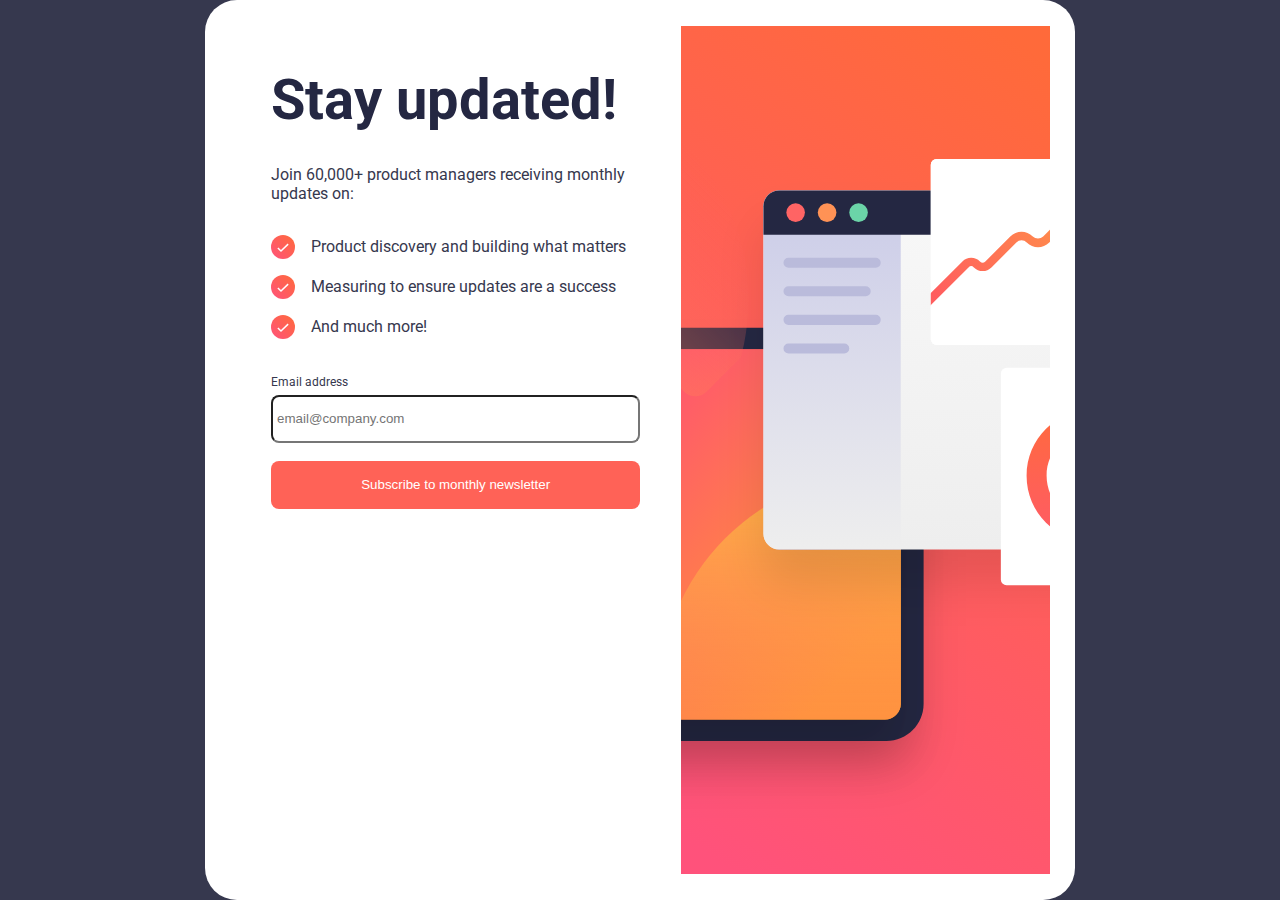
==== index.html @ 93bdd8c2 "finished the responsive design" ====
<!DOCTYPE html>
<html lang="en">
  <head>
    <meta charset="UTF-8" />
    <meta name="viewport" content="width=device-width, initial-scale=1.0" />

    <title>Newsletter sign-up form with success message</title>
    <link rel="preconnect" href="https://fonts.googleapis.com" />
    <link rel="preconnect" href="https://fonts.gstatic.com" crossorigin />
    <link
      href="https://fonts.googleapis.com/css2?family=Poppins&family=Roboto:wght@400;700&display=swap"
      rel="stylesheet"
    />
    <link rel="stylesheet" href="style/style.css" />
  </head>
  <body>
    <div class="container">
      <!-- Sign-up form start -->
      <div class="leftContainer containerItem">
        <h1 class="title">Stay updated!</h1>
        <p class="call">
          Join 60,000+ product managers receiving monthly updates on:
        </p>
        <ul>
          <p>
            <img
              src="assets/images/icon-success.svg"
              class="succesIcon"
              alt="succes"
            />Product discovery and building what matters
          </p>
          <p>
            <img
              src="assets/images/icon-success.svg"
              class="succesIcon"
              alt="succes"
            />Measuring to ensure updates are a success
          </p>
          <p>
            <img
              src="assets/images/icon-success.svg"
              class="succesIcon"
              alt="succes"
            />And much more!
          </p>
        </ul>
        <form>
          <label for="email"> Email address </label>
          <input
            type="text "
            id="emailInput"
            name="email"
            placeholder=" email@company.com"
          />
          <button type="input" class="subscribeBtn">
            Subscribe to monthly newsletter
          </button>
        </form>
      </div>
      <div class="rightContainer containerItem"></div>
    </div>
    <script src="js/script.js"></script>
  </body>
</html>
<!--   Thanks for subscribing! A confirmation email has been sent to
      ash@loremcompany.com. Please open it and click the button inside to
      confirm your subscription. Dismiss message

  -->
---- style/style.css ----
* {
  padding: 0;
  margin: 0;
  box-sizing: border-box;
}
body {
  height: 100vh;
  display: flex;
  align-items: center;
  justify-content: center;
  font-family: "Poppins", sans-serif;
  font-family: "Roboto", sans-serif;
  background-color: hsl(235, 18%, 26%);
}

.container {
  background-color: hsl(0, 0%, 100%);
  height: 100%;
  width: 68%;
  display: flex;
  border-radius: 2rem;
  padding: 2%;
  font-size: 16px;
}
.containerItem {
  flex: 1;
  background-color: hsl(0, 0%, 100%);
}
.leftContainer {
  display: flex;
  flex-direction: column;
  align-items: left;
  padding: 5%;
  color: hsl(235, 18%, 26%);
  gap: 2rem;
}
h1 {
  color: hsl(234, 29%, 20%);
  font-size: 3.5rem;
}
ul {
  display: flex;
  flex-direction: column;
  gap: 1rem;
}
ul p {
  display: flex;
  gap: 1rem;
  align-items: center;
}

.succesIcon {
  display: inline-block;
  width: 1.5rem;
}

label {
  font-size: 12px;
}
button {
  background-color: hsl(4, 100%, 67%);
  border-style: none;
  width: 100%;

  color: hsl(0, 0%, 100%);
  margin-top: 5%;
  overflow: hidden;

  height: 3rem;
  text-align: center;
  border-radius: 0.5rem;
}
input {
  border-radius: 0.5rem;
  height: 3rem;
  margin-top: 5px;
  width: 100%;
}
.rightContainer {
  background-color: red;
  background-image: url("./illustration-sign-up-desktop.svg");
  background-size: cover;
  background-position: center;
}
@media screen and (max-width: 600px) {
  .container {
    flex-direction: column;
    height: 100vh;
    width: 100vw;
    padding: 0;
  }
  /* .leftContainer {
  } */

  h1 {
    font-size: 2rem;
  }
  .rightContainer {
    order: -1;
    height: 30vh;
    background-color: red;
    background-image: url("./illustration-sign-up-mobile.svg");
    background-size: cover;

    background-position: center;
    border-bottom-left-radius: 15px;
    border-bottom-right-radius: 15px;
  }
}
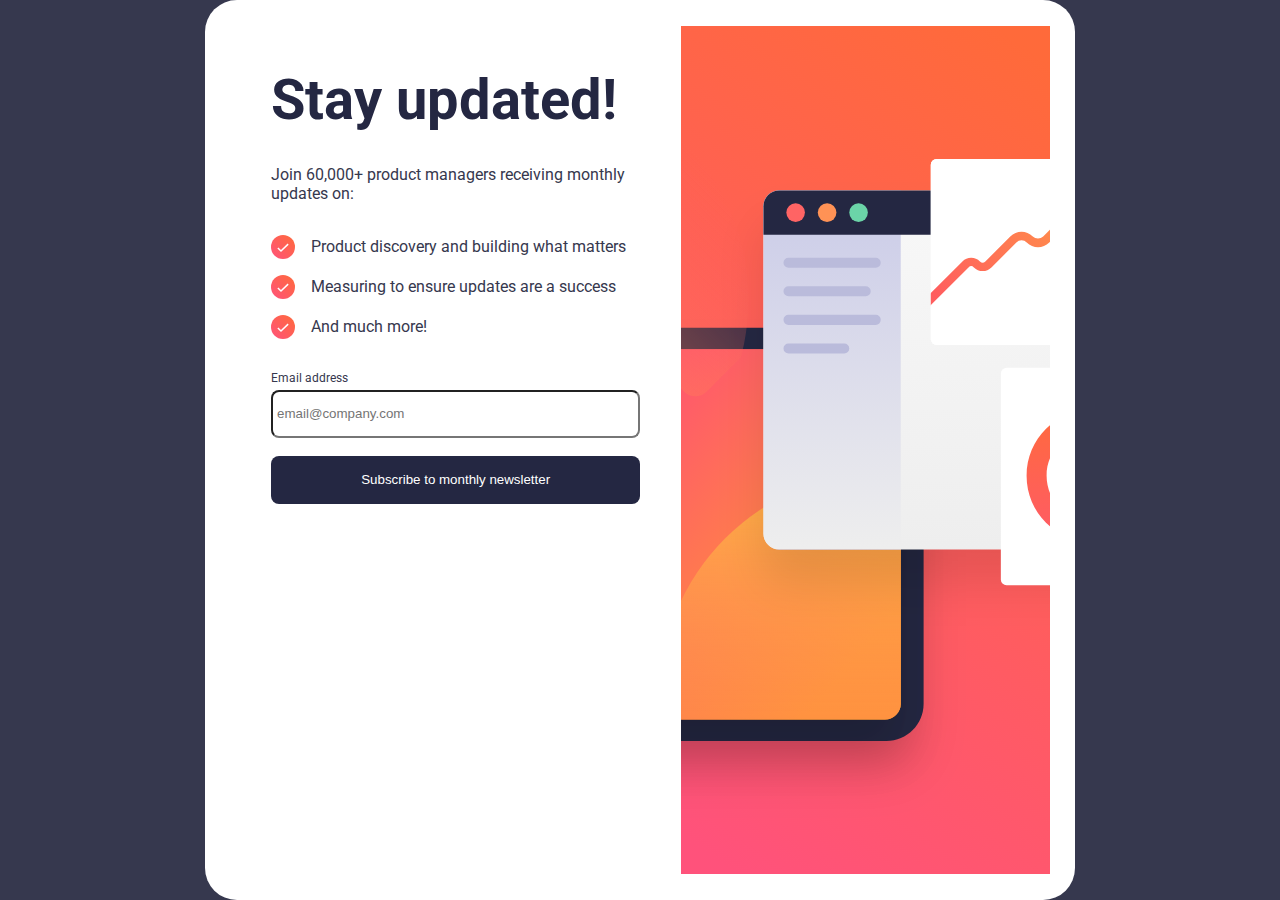
==== commit eb83cf78: "finished the style and js logic :D" ====
--- a/index.html
+++ b/index.html
@@ -13,8 +13,8 @@
     />
     <link rel="stylesheet" href="style/style.css" />
   </head>
-  <body>
-    <div class="container">
+  <body id="body">
+    <div class="container" id="container">
       <!-- Sign-up form start -->
       <div class="leftContainer containerItem">
         <h1 class="title">Stay updated!</h1>
@@ -45,20 +45,24 @@
           </p>
         </ul>
         <form>
-          <label for="email"> Email address </label>
+          <div class="formText">
+            <p>Email address</p>
+            <p id="errorText"></p>
+          </div>
           <input
             type="text "
             id="emailInput"
             name="email"
             placeholder=" email@company.com"
           />
-          <button type="input" class="subscribeBtn">
+          <button type="input" id="subscribeBtn" class="subscribeBtn">
             Subscribe to monthly newsletter
           </button>
         </form>
       </div>
       <div class="rightContainer containerItem"></div>
     </div>
+
     <script src="js/script.js"></script>
   </body>
 </html>
--- a/style/style.css
+++ b/style/style.css
@@ -54,21 +54,25 @@
   width: 1.5rem;
 }
 
-label {
+.formText {
   font-size: 12px;
+  display: flex;
+  justify-content: space-between;
 }
 button {
-  background-color: hsl(4, 100%, 67%);
+  background-color: hsl(234, 29%, 20%);
   border-style: none;
   width: 100%;
 
   color: hsl(0, 0%, 100%);
   margin-top: 5%;
-  overflow: hidden;
 
   height: 3rem;
   text-align: center;
   border-radius: 0.5rem;
+}
+button:hover {
+  background-color: hsl(4, 100%, 67%);
 }
 input {
   border-radius: 0.5rem;
@@ -107,3 +111,30 @@
     border-bottom-right-radius: 15px;
   }
 }
+
+/* Success Div */
+
+.succesContainer {
+  background-color: hsl(0, 0%, 100%);
+  height: 65%;
+  width: 30%;
+  display: flex;
+  flex-direction: column;
+  align-items: left;
+  justify-content: center;
+  border-radius: 2rem;
+  padding: 2rem 3rem 2rem 3rem;
+  gap: 1rem;
+  font-size: 16px;
+}
+.succesH1 {
+  font-size: 2rem;
+  font-weight: 800;
+}
+span {
+  font-weight: 800;
+  color: hsl(234, 29%, 20%);
+}
+#succesIcon {
+  width: 3rem;
+}
